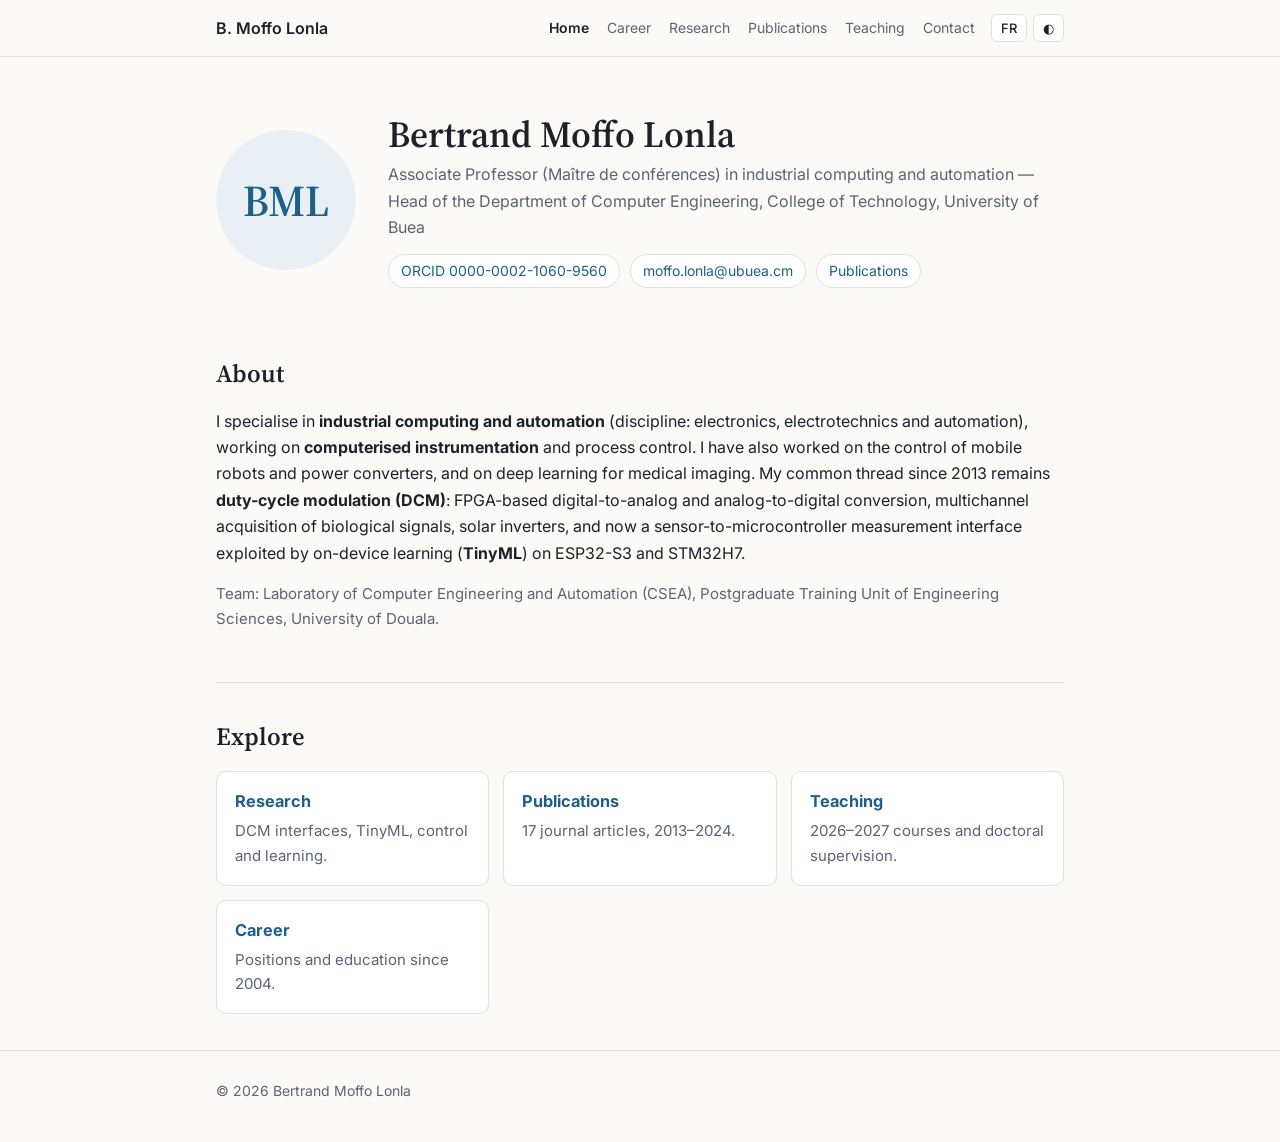
==== index.html @ df26a748 "Add files via upload" ====
<!doctype html>
<html lang="fr">
<head>
<meta charset="utf-8">
<meta name="viewport" content="width=device-width, initial-scale=1">
<title>Bertrand Moffo Lonla</title>
<meta name="description" content="Bertrand Moffo Lonla — maître de conférences en électronique : modulation à rapport cyclique (DCM), instrumentation embarquée, TinyML.">
<link rel="preconnect" href="https://fonts.googleapis.com">
<link rel="preconnect" href="https://fonts.gstatic.com" crossorigin>
<link href="https://fonts.googleapis.com/css2?family=Source+Serif+4:opsz,wght@8..60,400;8..60,600&family=Inter:wght@400;500;600&display=swap" rel="stylesheet">
<link rel="stylesheet" href="style.css">
<script>try{var l=localStorage.getItem('lang');if(l)document.documentElement.lang=l;var t=localStorage.getItem('theme');if(t)document.documentElement.dataset.theme=t;}catch(e){}</script>
</head>
<body>
<header class="top"><div class="wrap">
  <a class="brand" href="index.html">B. Moffo Lonla</a>
  <nav>
    <a href="index.html" aria-current="page"><span data-l="fr">Accueil</span><span data-l="en">Home</span></a>
    <a href="parcours.html"><span data-l="fr">Parcours</span><span data-l="en">Career</span></a>
    <a href="recherche.html"><span data-l="fr">Recherche</span><span data-l="en">Research</span></a>
    <a href="publications.html">Publications</a>
    <a href="enseignement.html"><span data-l="fr">Enseignement</span><span data-l="en">Teaching</span></a>
    <a href="contact.html">Contact</a>
  </nav>
  <div class="toggles">
    <button id="langBtn" aria-label="Changer de langue / Switch language">EN</button>
    <button id="themeBtn" aria-label="Thème clair/sombre">◐</button>
  </div>
</div></header>
<div class="mnav">
    <a href="index.html" aria-current="page"><span data-l="fr">Accueil</span><span data-l="en">Home</span></a>
    <a href="parcours.html"><span data-l="fr">Parcours</span><span data-l="en">Career</span></a>
    <a href="recherche.html"><span data-l="fr">Recherche</span><span data-l="en">Research</span></a>
    <a href="publications.html">Publications</a>
    <a href="enseignement.html"><span data-l="fr">Enseignement</span><span data-l="en">Teaching</span></a>
    <a href="contact.html">Contact</a>
</div>

<main class="wrap">
  <div class="hero">
    <!-- Pour mettre une photo : remplacer « BML » par <img src="photo.jpg" alt="Bertrand Moffo Lonla"> -->
    <div class="avatar">BML</div>
    <div>
      <h1>Bertrand Moffo Lonla</h1>
      <p class="role">
        <span data-l="fr">Maître de conférences en informatique industrielle et automatique — Chef du Département de génie informatique (Computer Engineering), College of Technology, University of Buea</span>
        <span data-l="en">Associate Professor (Maître de conférences) in industrial computing and automation — Head of the Department of Computer Engineering, College of Technology, University of Buea</span>
      </p>
      <div class="links">
        <a href="https://orcid.org/0000-0002-1060-9560">ORCID 0000-0002-1060-9560</a>
        <a href="mailto:moffo.lonla@ubuea.cm">moffo.lonla@ubuea.cm</a>
        <a href="publications.html">Publications</a>
      </div>
    </div>
  </div>

  <section id="apropos">
    <h2><span data-l="fr">À propos</span><span data-l="en">About</span></h2>
    <p data-l="fr">Spécialiste d'<strong>informatique industrielle et d'automatique</strong> (discipline : électronique, électrotechnique et automatique), je travaille sur l'<strong>instrumentation informatisée</strong> et le contrôle des procédés. J'ai aussi travaillé sur la commande de robots mobiles et de convertisseurs, et sur l'apprentissage profond appliqué à l'imagerie médicale. Mon fil conducteur depuis 2013 reste la <strong>modulation à rapport cyclique (DCM / MRC)</strong> : conversion numérique-analogique et analogique-numérique sur FPGA, acquisition multivoie de signaux biologiques, onduleurs solaires, et aujourd'hui interface de mesure entre capteurs et microcontrôleurs exploitée par l'apprentissage embarqué (<strong>TinyML</strong>) sur ESP32-S3 et STM32H7.</p>
    <p data-l="en">I specialise in <strong>industrial computing and automation</strong> (discipline: electronics, electrotechnics and automation), working on <strong>computerised instrumentation</strong> and process control. I have also worked on the control of mobile robots and power converters, and on deep learning for medical imaging. My common thread since 2013 remains <strong>duty-cycle modulation (DCM)</strong>: FPGA-based digital-to-analog and analog-to-digital conversion, multichannel acquisition of biological signals, solar inverters, and now a sensor-to-microcontroller measurement interface exploited by on-device learning (<strong>TinyML</strong>) on ESP32-S3 and STM32H7.</p>
    <p style="color:var(--muted);font-size:15px">
      <span data-l="fr">Équipe : Laboratoire d'Informatique et d'Automatique (CSEA), Unité de formation doctorale en Sciences de l'ingénieur, Université de Douala.</span>
      <span data-l="en">Team: Laboratory of Computer Engineering and Automation (CSEA), Postgraduate Training Unit of Engineering Sciences, University of Douala.</span>
    </p>
  </section>
  <section id="explorer">
    <h2><span data-l="fr">Explorer</span><span data-l="en">Explore</span></h2>
    <div class="grid">
      <a class="card" href="recherche.html">
        <h3><span data-l="fr">Recherche</span><span data-l="en">Research</span></h3>
        <p data-l="fr">Interfaces DCM, TinyML, commande et apprentissage.</p><p data-l="en">DCM interfaces, TinyML, control and learning.</p>
      </a>
      <a class="card" href="publications.html">
        <h3><span data-l="fr">Publications</span><span data-l="en">Publications</span></h3>
        <p data-l="fr">17 articles publiés de 2013 à 2024.</p><p data-l="en">17 journal articles, 2013–2024.</p>
      </a>
      <a class="card" href="enseignement.html">
        <h3><span data-l="fr">Enseignement</span><span data-l="en">Teaching</span></h3>
        <p data-l="fr">Cours 2026–2027 et encadrement doctoral.</p><p data-l="en">2026–2027 courses and doctoral supervision.</p>
      </a>
      <a class="card" href="parcours.html">
        <h3><span data-l="fr">Parcours</span><span data-l="en">Career</span></h3>
        <p data-l="fr">Postes et formation depuis 2004.</p><p data-l="en">Positions and education since 2004.</p>
      </a>
    </div>
  </section>
</main>

<footer><div class="wrap">© 2026 Bertrand Moffo Lonla</div></footer>
<script src="site.js"></script>
</body>
</html>
---- style.css ----
:root{
  --bg:#fbfaf7; --surface:#ffffff; --text:#1d2228; --muted:#5b6470; --line:#e4e1da;
  --accent:#1f5f8b; --accent-soft:#e8f0f6; --tag:#f1eee7;
}
@media (prefers-color-scheme: dark){
  :root:not([data-theme="light"]){
    --bg:#14171b; --surface:#1b1f24; --text:#e6e8eb; --muted:#9aa3ad; --line:#2b3138;
    --accent:#7fb6dc; --accent-soft:#1c2a35; --tag:#23282e;
  }
}
:root[data-theme="dark"]{
  --bg:#14171b; --surface:#1b1f24; --text:#e6e8eb; --muted:#9aa3ad; --line:#2b3138;
  --accent:#7fb6dc; --accent-soft:#1c2a35; --tag:#23282e;
}
*{box-sizing:border-box}
html{scroll-behavior:smooth}
body{margin:0;background:var(--bg);color:var(--text);font:16px/1.65 Inter,system-ui,sans-serif}
a{color:var(--accent);text-decoration:none}
a:hover{text-decoration:underline}
.wrap{max-width:880px;margin:0 auto;padding:0 16px}
header.top{position:sticky;top:0;z-index:10;background:color-mix(in srgb,var(--bg) 92%,transparent);backdrop-filter:blur(6px);border-bottom:1px solid var(--line)}
header.top .wrap{display:flex;align-items:center;gap:16px;height:56px}
.brand{font-weight:600;color:var(--text);white-space:nowrap}
nav{display:flex;gap:18px;margin-left:auto;overflow-x:auto;scrollbar-width:none}
nav a{color:var(--muted);font-size:14px;white-space:nowrap}
.toggles{display:flex;gap:6px}
.toggles button{border:1px solid var(--line);background:var(--surface);color:var(--text);border-radius:6px;font:500 13px Inter,sans-serif;padding:5px 9px;cursor:pointer}
.hero{padding:56px 0 32px;display:grid;grid-template-columns:140px 1fr;gap:32px;align-items:center}
.avatar{width:140px;height:140px;border-radius:50%;background:var(--accent-soft);display:grid;place-items:center;font:600 44px 'Source Serif 4',serif;color:var(--accent);overflow:hidden}
.avatar img{width:100%;height:100%;object-fit:cover}
h1{font:600 2.3rem/1.15 'Source Serif 4',serif;margin:0 0 6px}
.role{color:var(--muted);margin:0 0 14px}
.links{display:flex;flex-wrap:wrap;gap:10px}
.links a{border:1px solid var(--line);background:var(--surface);border-radius:999px;padding:4px 12px;font-size:14px}
section{padding:36px 0;border-top:1px solid var(--line)}
h2{font:600 1.55rem 'Source Serif 4',serif;margin:0 0 18px}
h3{font-size:1.02rem;margin:0 0 4px}
.grid{display:grid;grid-template-columns:repeat(auto-fit,minmax(240px,1fr));gap:14px}
.card{background:var(--surface);border:1px solid var(--line);border-radius:10px;padding:16px 18px}
.card p{margin:0;color:var(--muted);font-size:15px}
.tags{display:flex;flex-wrap:wrap;gap:6px;margin-top:10px}
.tags span{background:var(--tag);border-radius:4px;padding:1px 8px;font-size:12.5px;color:var(--muted)}
ol.pubs{padding-left:0;list-style:none;margin:0;counter-reset:p}
ol.pubs li{padding:12px 0;border-bottom:1px solid var(--line);display:grid;grid-template-columns:56px 1fr;gap:12px}
ol.pubs .yr{font-weight:600;color:var(--accent)}
ol.pubs .ti{font-weight:500}
ol.pubs .au,ol.pubs .ve{color:var(--muted);font-size:14.5px}
table{width:100%;border-collapse:collapse;font-size:15px}
td,th{text-align:left;padding:9px 8px;border-bottom:1px solid var(--line);vertical-align:top}
th{font-size:13px;color:var(--muted);font-weight:500;text-transform:uppercase;letter-spacing:.04em}
.tbl{overflow-x:auto}
footer{padding:28px 0 40px;color:var(--muted);font-size:14px;border-top:1px solid var(--line)}
[data-l="en"]{display:none}
html[lang="en"] [data-l="fr"]{display:none}
html[lang="en"] [data-l="en"]{display:revert}
@media (max-width:640px){
  .hero{grid-template-columns:1fr;text-align:left;padding-top:32px}
  .avatar{width:96px;height:96px;font-size:30px}
  h1{font-size:1.8rem}
  nav{display:none}
  .toggles{margin-left:auto}
  ol.pubs li{grid-template-columns:1fr;gap:2px}
}

nav a[aria-current="page"]{color:var(--text);font-weight:600}
main > section:first-of-type{border-top:0}
h1.ptitle{font:600 2rem/1.2 'Source Serif 4',serif;margin:8px 0 22px}
a.card{display:block;color:inherit;transition:border-color .15s}
a.card:hover{text-decoration:none;border-color:var(--accent)}
a.card h3{color:var(--accent)}
.mnav{display:none}
@media (max-width:640px){
  .mnav{display:flex;gap:8px;overflow-x:auto;padding:10px 16px;border-bottom:1px solid var(--line);scrollbar-width:none}
  .mnav a{flex:none;border:1px solid var(--line);border-radius:999px;padding:3px 11px;font-size:13.5px;color:var(--muted);background:var(--surface)}
  .mnav a[aria-current="page"]{color:var(--accent);border-color:var(--accent)}
}
ul.dl{list-style:none;padding:0;margin:10px 0 0}
ul.dl li{padding:5px 0;border-top:1px solid var(--line);font-size:15px}
ul.dl li:first-child{border-top:0}
ul.dl a::before{content:"PDF";font:600 10.5px Inter,sans-serif;color:var(--muted);background:var(--tag);border-radius:3px;padding:1px 5px;margin-right:8px;vertical-align:1px}
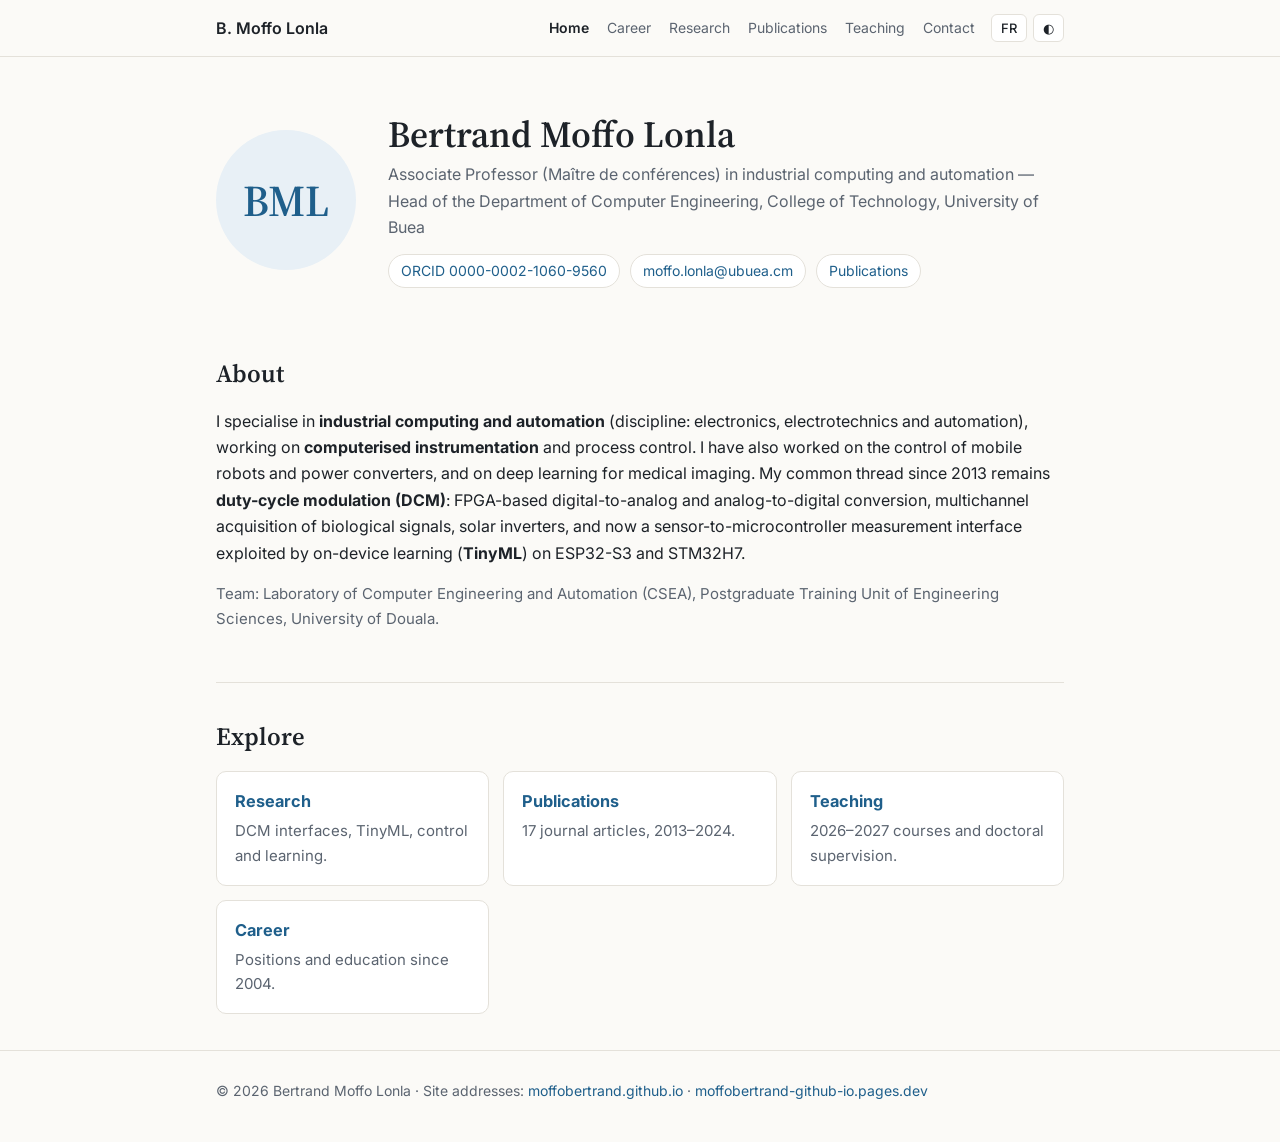
==== commit 7dff7d0c: "Add files via upload" ====
--- a/index.html
+++ b/index.html
@@ -86,7 +86,7 @@
   </section>
 </main>
 
-<footer><div class="wrap">© 2026 Bertrand Moffo Lonla</div></footer>
+<footer><div class="wrap">© 2026 Bertrand Moffo Lonla · <span data-l="fr">Adresses du site :</span><span data-l="en">Site addresses:</span> <a href="https://moffobertrand.github.io/">moffobertrand.github.io</a> · <a href="https://moffobertrand-github-io.pages.dev/">moffobertrand-github-io.pages.dev</a></div></footer>
 <script src="site.js"></script>
 </body>
 </html>
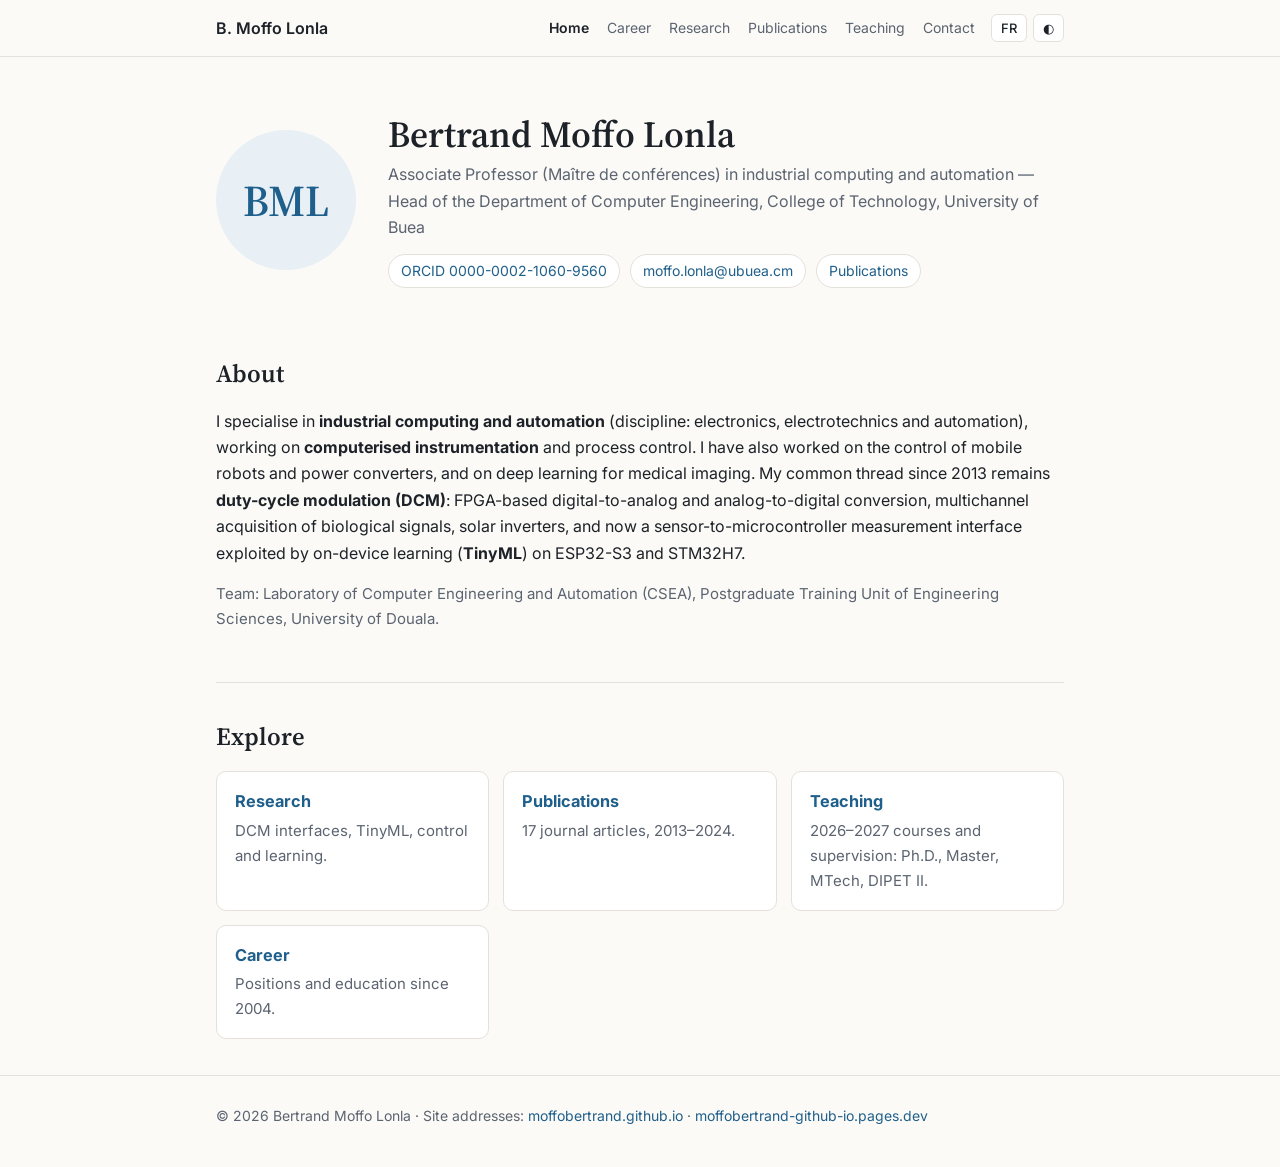
==== commit 24e6f3f8: "Add files via upload" ====
--- a/index.html
+++ b/index.html
@@ -76,7 +76,7 @@
       </a>
       <a class="card" href="enseignement.html">
         <h3><span data-l="fr">Enseignement</span><span data-l="en">Teaching</span></h3>
-        <p data-l="fr">Cours 2026–2027 et encadrement doctoral.</p><p data-l="en">2026–2027 courses and doctoral supervision.</p>
+        <p data-l="fr">Cours 2026–2027 et encadrement : doctorat, master, MTech, DIPET II.</p><p data-l="en">2026–2027 courses and supervision: Ph.D., Master, MTech, DIPET II.</p>
       </a>
       <a class="card" href="parcours.html">
         <h3><span data-l="fr">Parcours</span><span data-l="en">Career</span></h3>
--- a/style.css
+++ b/style.css
@@ -78,3 +78,12 @@
 ul.dl li{padding:5px 0;border-top:1px solid var(--line);font-size:15px}
 ul.dl li:first-child{border-top:0}
 ul.dl a::before{content:"PDF";font:600 10.5px Inter,sans-serif;color:var(--muted);background:var(--tag);border-radius:3px;padding:1px 5px;margin-right:8px;vertical-align:1px}
+h3.sub{font-size:1rem;margin:26px 0 4px;color:var(--muted);font-weight:600}
+.stats{display:grid;grid-template-columns:repeat(4,1fr);gap:10px;margin-bottom:6px}
+@media (max-width:820px){.stats{grid-template-columns:repeat(2,1fr)}}
+.stats div{background:var(--surface);border:1px solid var(--line);border-radius:10px;padding:12px 14px;font-size:14px;color:var(--muted)}
+.stats b{display:block;font:600 1.7rem 'Source Serif 4',serif;color:var(--accent)}
+details.more{background:var(--surface);border:1px solid var(--line);border-radius:10px;padding:12px 16px;margin-top:8px}
+details.more summary{cursor:pointer;color:var(--accent);font-weight:500}
+ul.topics{margin:10px 0 0;padding-left:20px;font-size:15px}
+ul.topics li{padding:3px 0}
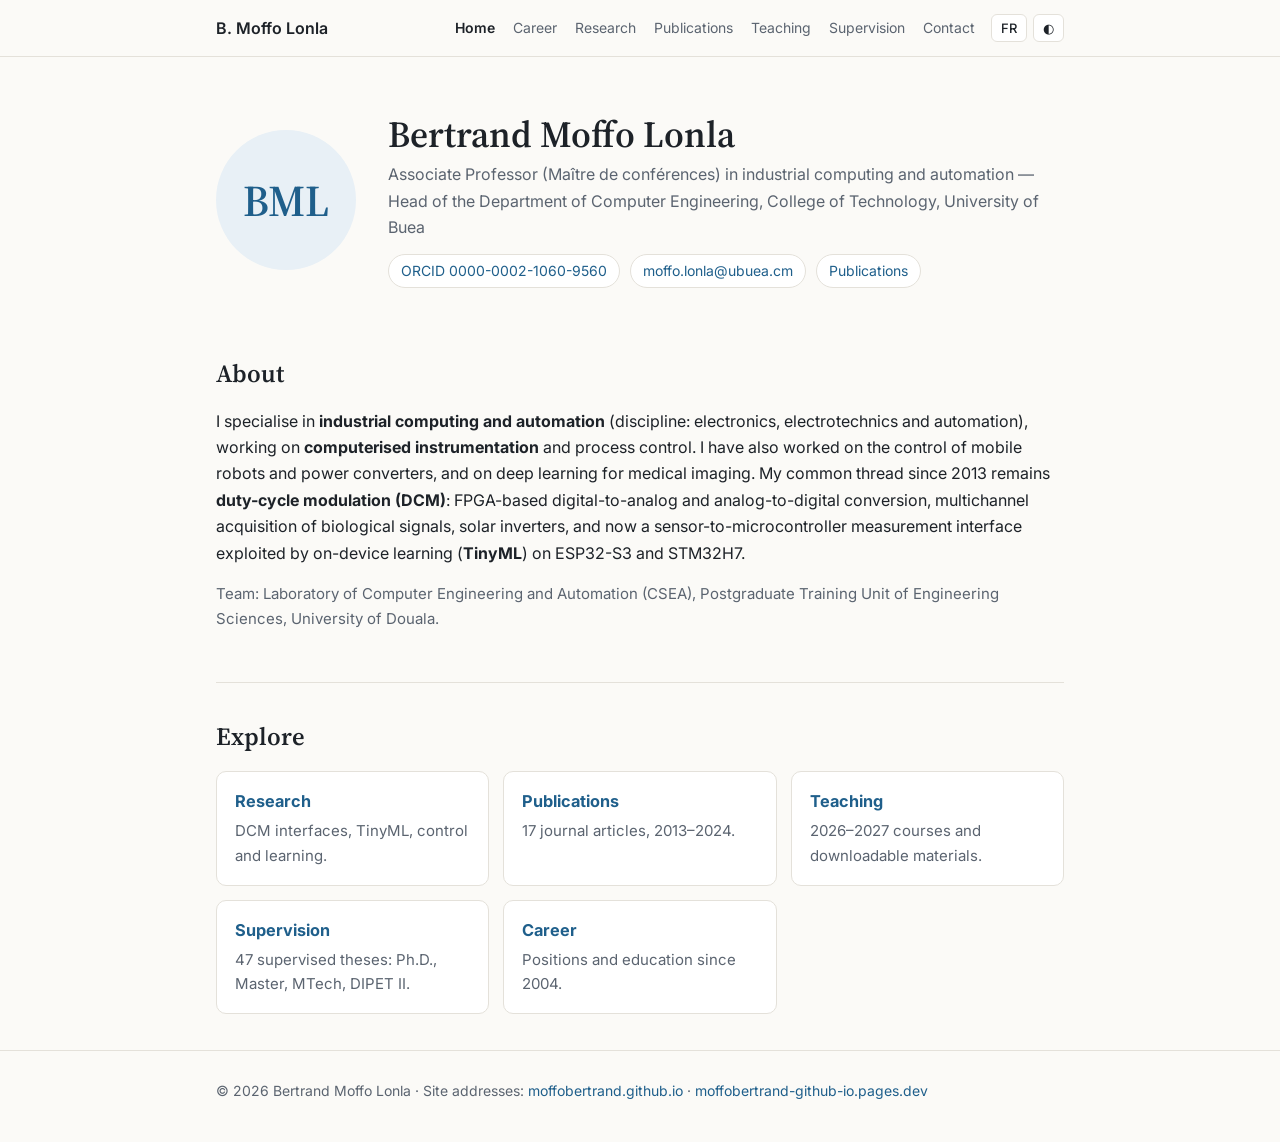
==== commit dfb506b7: "Add files via upload" ====
--- a/index.html
+++ b/index.html
@@ -8,7 +8,7 @@
 <link rel="preconnect" href="https://fonts.googleapis.com">
 <link rel="preconnect" href="https://fonts.gstatic.com" crossorigin>
 <link href="https://fonts.googleapis.com/css2?family=Source+Serif+4:opsz,wght@8..60,400;8..60,600&family=Inter:wght@400;500;600&display=swap" rel="stylesheet">
-<link rel="stylesheet" href="style.css">
+<link rel="stylesheet" href="style.css?v=6">
 <script>try{var l=localStorage.getItem('lang');if(l)document.documentElement.lang=l;var t=localStorage.getItem('theme');if(t)document.documentElement.dataset.theme=t;}catch(e){}</script>
 </head>
 <body>
@@ -20,6 +20,7 @@
     <a href="recherche.html"><span data-l="fr">Recherche</span><span data-l="en">Research</span></a>
     <a href="publications.html">Publications</a>
     <a href="enseignement.html"><span data-l="fr">Enseignement</span><span data-l="en">Teaching</span></a>
+    <a href="encadrement.html"><span data-l="fr">Encadrement</span><span data-l="en">Supervision</span></a>
     <a href="contact.html">Contact</a>
   </nav>
   <div class="toggles">
@@ -33,6 +34,7 @@
     <a href="recherche.html"><span data-l="fr">Recherche</span><span data-l="en">Research</span></a>
     <a href="publications.html">Publications</a>
     <a href="enseignement.html"><span data-l="fr">Enseignement</span><span data-l="en">Teaching</span></a>
+    <a href="encadrement.html"><span data-l="fr">Encadrement</span><span data-l="en">Supervision</span></a>
     <a href="contact.html">Contact</a>
 </div>
 
@@ -76,7 +78,11 @@
       </a>
       <a class="card" href="enseignement.html">
         <h3><span data-l="fr">Enseignement</span><span data-l="en">Teaching</span></h3>
-        <p data-l="fr">Cours 2026–2027 et encadrement : doctorat, master, MTech, DIPET II.</p><p data-l="en">2026–2027 courses and supervision: Ph.D., Master, MTech, DIPET II.</p>
+        <p data-l="fr">Cours 2026–2027 et supports à télécharger.</p><p data-l="en">2026–2027 courses and downloadable materials.</p>
+      </a>
+      <a class="card" href="encadrement.html">
+        <h3><span data-l="fr">Encadrement</span><span data-l="en">Supervision</span></h3>
+        <p data-l="fr">47 travaux encadrés : doctorat, Master 2, MTech, DIPET II.</p><p data-l="en">47 supervised theses: Ph.D., Master, MTech, DIPET II.</p>
       </a>
       <a class="card" href="parcours.html">
         <h3><span data-l="fr">Parcours</span><span data-l="en">Career</span></h3>
--- a/style.css
+++ b/style.css
@@ -87,3 +87,43 @@
 details.more summary{cursor:pointer;color:var(--accent);font-weight:500}
 ul.topics{margin:10px 0 0;padding-left:20px;font-size:15px}
 ul.topics li{padding:3px 0}
+/* --- Supervision page --- */
+p.lead{font-size:1.05rem;margin:-6px 0 18px}
+p.muted,.h-sub{color:var(--muted)}
+.h-sub{font:400 .95rem Inter,sans-serif;margin-left:6px}
+#encadrement h2{margin-top:34px}
+.meta{display:flex;flex-wrap:wrap;align-items:center;gap:8px;margin-bottom:6px}
+.inst{font-size:13px;color:var(--muted)}
+.badge{font-size:12px;font-weight:600;border-radius:999px;padding:2px 10px;background:var(--accent-soft);color:var(--accent)}
+.b-mt{background:var(--tag);color:var(--muted)}
+.b-phd{background:var(--accent);color:var(--bg)}
+.card.feature{border-left:4px solid var(--accent);padding:18px 20px}
+.card.feature h3{font:600 1.2rem/1.35 'Source Serif 4',serif;margin:2px 0 6px}
+.card.feature p{color:var(--text);margin:2px 0}
+.card.feature p.note{color:var(--muted);font-size:14.5px;margin-top:6px}
+.chips{display:flex;flex-wrap:wrap;align-items:center;gap:6px;margin:4px 0 18px}
+.chips-label{font-size:13px;color:var(--muted);margin-right:4px}
+.chip{border:1px solid var(--line);background:var(--surface);color:var(--text);border-radius:999px;padding:4px 11px;font:500 13px Inter,sans-serif;cursor:pointer}
+.chip .n{color:var(--muted);font-weight:400;margin-left:2px}
+.chip[aria-pressed="true"]{background:var(--accent);border-color:var(--accent);color:var(--bg)}
+.chip[aria-pressed="true"] .n{color:inherit;opacity:.8}
+.timeline{border-left:2px solid var(--line);margin-left:8px}
+.tl-year{position:relative;padding:0 0 10px 26px}
+.tl-year::before{content:"";position:absolute;left:-7px;top:6px;width:12px;height:12px;border-radius:50%;background:var(--bg);border:2px solid var(--accent)}
+.yr-label{font:600 1.15rem 'Source Serif 4',serif;color:var(--accent);margin-bottom:6px}
+ol.entries{list-style:none;margin:0;padding:0;display:grid;gap:10px}
+.entry{background:var(--surface);border:1px solid var(--line);border-radius:10px;padding:12px 16px}
+.entry .ti{font-weight:500;line-height:1.45}
+.entry .who{color:var(--muted);font-size:14.5px;margin-top:3px}
+.entry .tags{margin-top:8px}
+.tags .tag{font-size:12px}
+.dgrid{display:grid;grid-template-columns:1fr 1fr;gap:14px;align-items:start}
+.dcol{display:grid;gap:14px}
+.dcard h3{display:flex;justify-content:space-between;align-items:baseline;gap:8px}
+.dcard h3 .n{font:600 1.3rem 'Source Serif 4',serif;color:var(--accent)}
+.dcard ul.topics{font-size:14.5px;color:var(--muted)}
+.dcard ul.topics em{font-style:normal;color:var(--accent)}
+@media (max-width:700px){.dgrid{grid-template-columns:1fr}.tl-year{padding-left:18px}}
+.dcard ul.topics li{padding:5px 0}
+.dcard .dt{display:block;color:var(--text)}
+.dcard .dm{display:block;font-size:13px;color:var(--muted)}
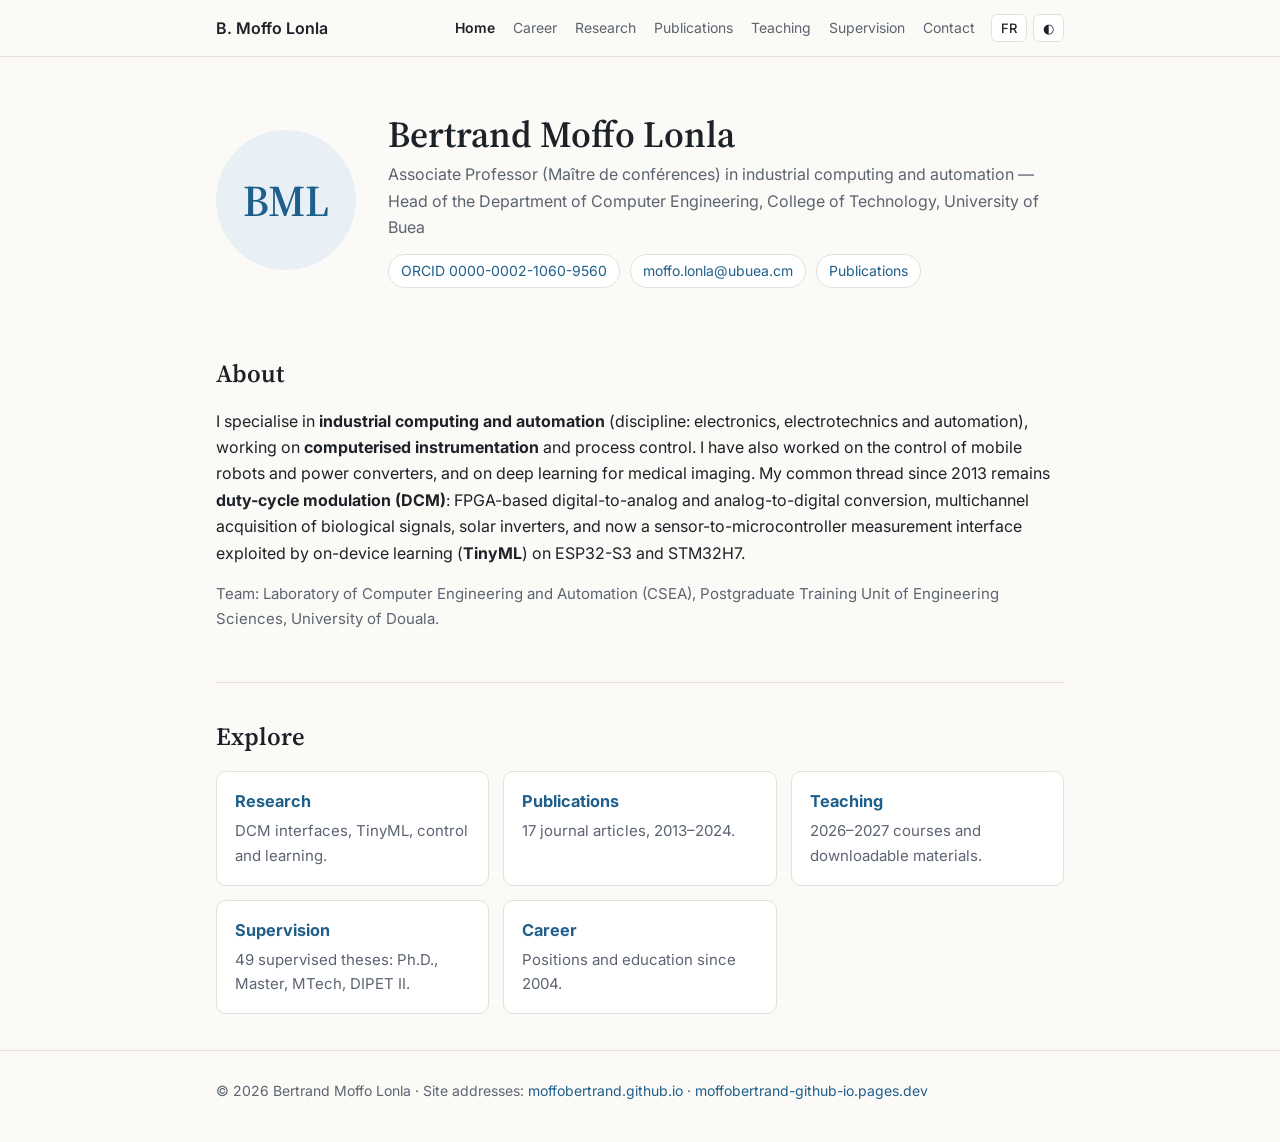
==== commit abbd1b1c: "Add files via upload" ====
--- a/index.html
+++ b/index.html
@@ -8,7 +8,7 @@
 <link rel="preconnect" href="https://fonts.googleapis.com">
 <link rel="preconnect" href="https://fonts.gstatic.com" crossorigin>
 <link href="https://fonts.googleapis.com/css2?family=Source+Serif+4:opsz,wght@8..60,400;8..60,600&family=Inter:wght@400;500;600&display=swap" rel="stylesheet">
-<link rel="stylesheet" href="style.css?v=6">
+<link rel="stylesheet" href="style.css?v=7">
 <script>try{var l=localStorage.getItem('lang');if(l)document.documentElement.lang=l;var t=localStorage.getItem('theme');if(t)document.documentElement.dataset.theme=t;}catch(e){}</script>
 </head>
 <body>
@@ -82,7 +82,7 @@
       </a>
       <a class="card" href="encadrement.html">
         <h3><span data-l="fr">Encadrement</span><span data-l="en">Supervision</span></h3>
-        <p data-l="fr">47 travaux encadrés : doctorat, Master 2, MTech, DIPET II.</p><p data-l="en">47 supervised theses: Ph.D., Master, MTech, DIPET II.</p>
+        <p data-l="fr">49 travaux encadrés : doctorat, Master 2, MTech, DIPET II.</p><p data-l="en">49 supervised theses: Ph.D., Master, MTech, DIPET II.</p>
       </a>
       <a class="card" href="parcours.html">
         <h3><span data-l="fr">Parcours</span><span data-l="en">Career</span></h3>
--- a/style.css
+++ b/style.css
@@ -127,3 +127,6 @@
 .dcard ul.topics li{padding:5px 0}
 .dcard .dt{display:block;color:var(--text)}
 .dcard .dm{display:block;font-size:13px;color:var(--muted)}
+.phd{display:grid;gap:12px}
+.card.feature.done{border-left-color:var(--muted)}
+.card.feature.done .b-phd{background:var(--tag);color:var(--text)}
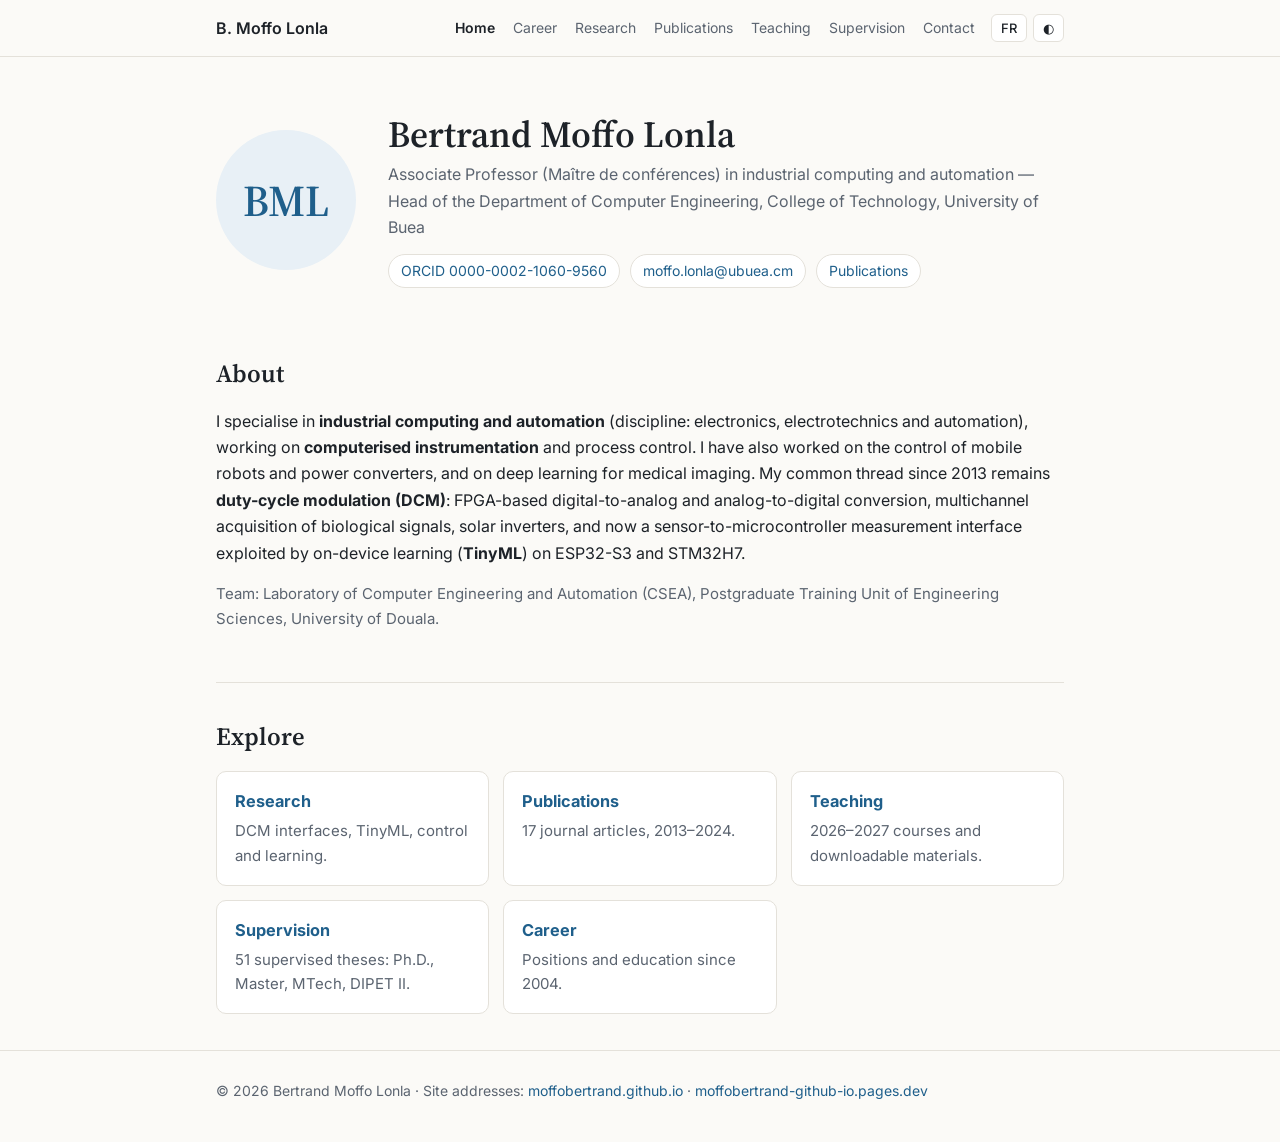
==== commit ab93212c: "Add files via upload" ====
--- a/index.html
+++ b/index.html
@@ -82,7 +82,7 @@
       </a>
       <a class="card" href="encadrement.html">
         <h3><span data-l="fr">Encadrement</span><span data-l="en">Supervision</span></h3>
-        <p data-l="fr">49 travaux encadrés : doctorat, Master 2, MTech, DIPET II.</p><p data-l="en">49 supervised theses: Ph.D., Master, MTech, DIPET II.</p>
+        <p data-l="fr">51 travaux encadrés : doctorat, Master 2, MTech, DIPET II.</p><p data-l="en">51 supervised theses: Ph.D., Master, MTech, DIPET II.</p>
       </a>
       <a class="card" href="parcours.html">
         <h3><span data-l="fr">Parcours</span><span data-l="en">Career</span></h3>
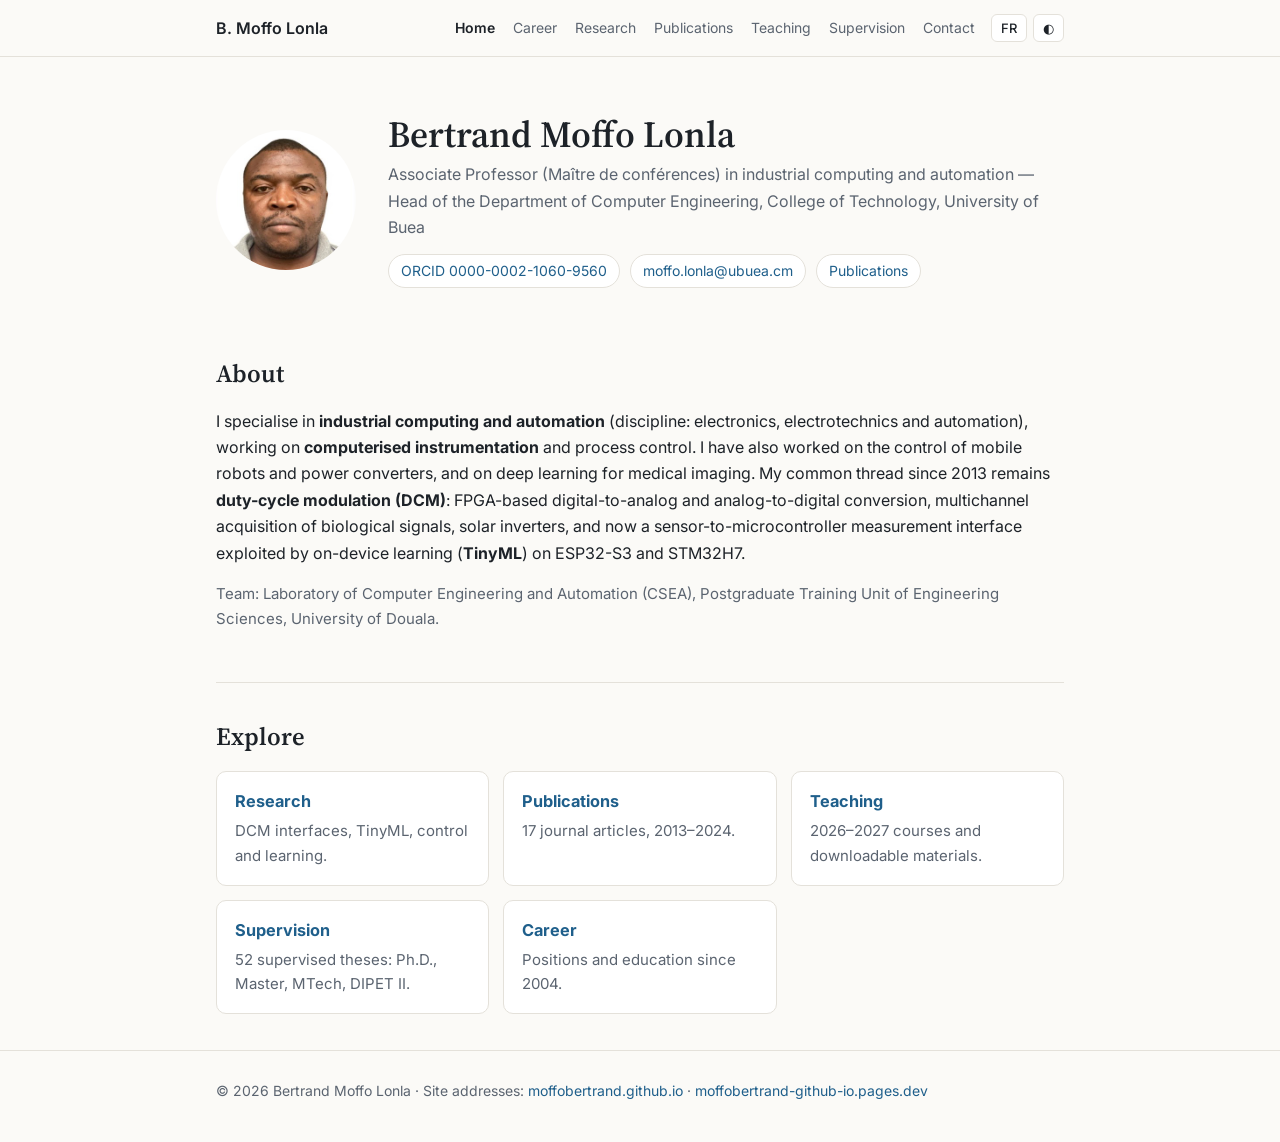
==== commit 3cb81dd8: "Add files via upload" ====
--- a/index.html
+++ b/index.html
@@ -41,7 +41,7 @@
 <main class="wrap">
   <div class="hero">
     <!-- Pour mettre une photo : remplacer « BML » par <img src="photo.jpg" alt="Bertrand Moffo Lonla"> -->
-    <div class="avatar">BML</div>
+    <div class="avatar"><img src="photo.jpg" alt="Bertrand Moffo Lonla" width="140" height="140"></div>
     <div>
       <h1>Bertrand Moffo Lonla</h1>
       <p class="role">
@@ -82,7 +82,7 @@
       </a>
       <a class="card" href="encadrement.html">
         <h3><span data-l="fr">Encadrement</span><span data-l="en">Supervision</span></h3>
-        <p data-l="fr">51 travaux encadrés : doctorat, Master 2, MTech, DIPET II.</p><p data-l="en">51 supervised theses: Ph.D., Master, MTech, DIPET II.</p>
+        <p data-l="fr">52 travaux encadrés : doctorat, Master 2, MTech, DIPET II.</p><p data-l="en">52 supervised theses: Ph.D., Master, MTech, DIPET II.</p>
       </a>
       <a class="card" href="parcours.html">
         <h3><span data-l="fr">Parcours</span><span data-l="en">Career</span></h3>
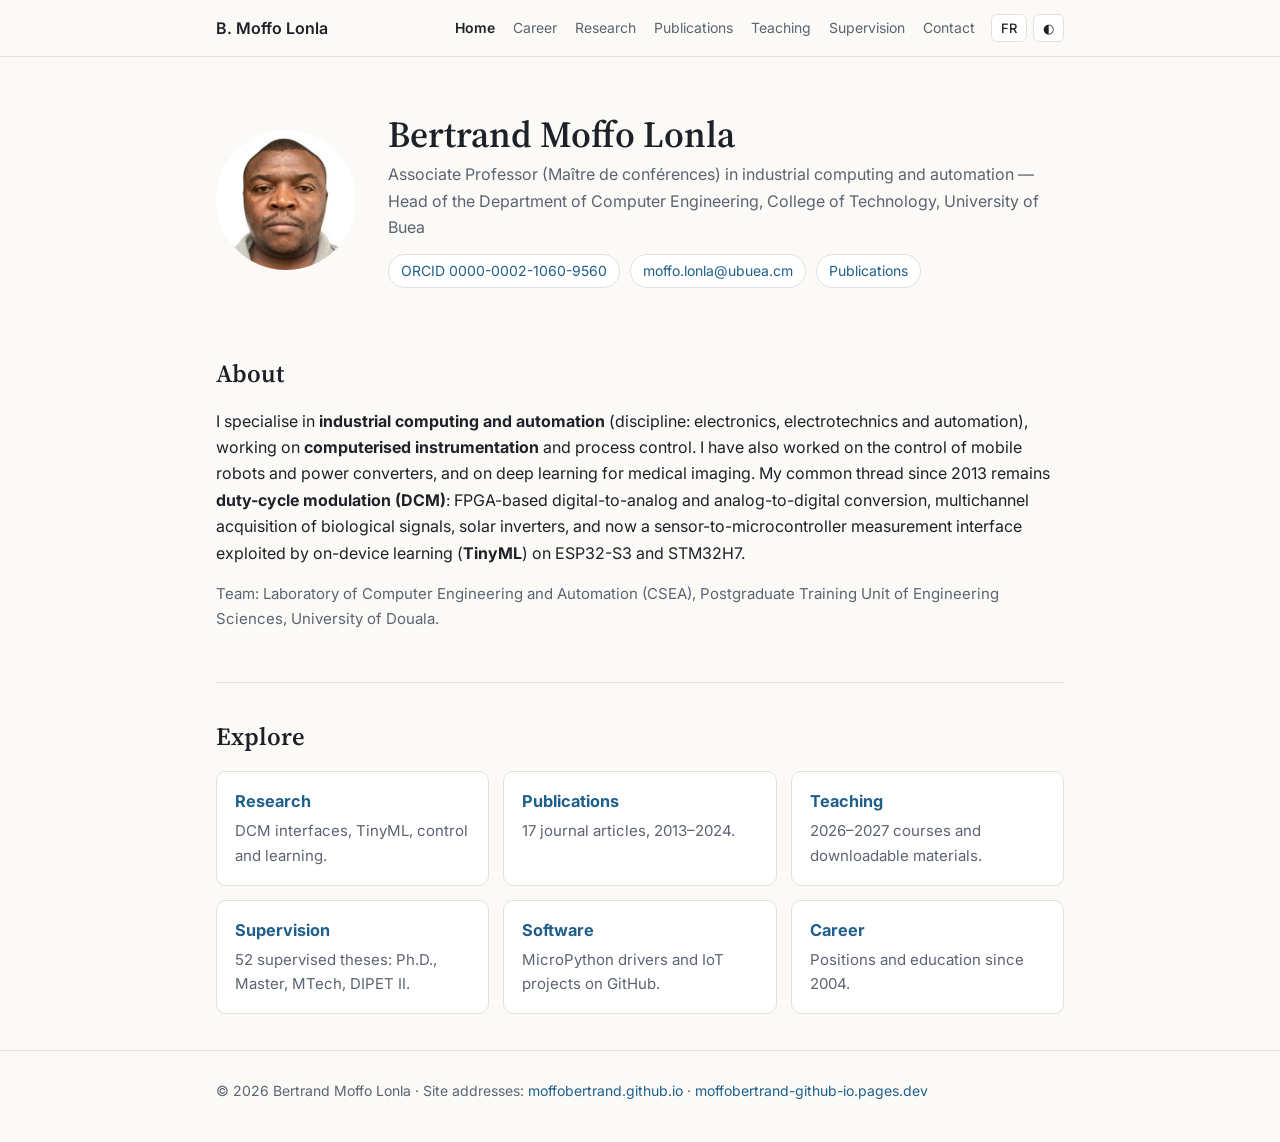
==== commit 34e33157: "Add files via upload" ====
--- a/index.html
+++ b/index.html
@@ -8,7 +8,7 @@
 <link rel="preconnect" href="https://fonts.googleapis.com">
 <link rel="preconnect" href="https://fonts.gstatic.com" crossorigin>
 <link href="https://fonts.googleapis.com/css2?family=Source+Serif+4:opsz,wght@8..60,400;8..60,600&family=Inter:wght@400;500;600&display=swap" rel="stylesheet">
-<link rel="stylesheet" href="style.css?v=7">
+<link rel="stylesheet" href="style.css?v=8">
 <script>try{var l=localStorage.getItem('lang');if(l)document.documentElement.lang=l;var t=localStorage.getItem('theme');if(t)document.documentElement.dataset.theme=t;}catch(e){}</script>
 </head>
 <body>
@@ -84,6 +84,10 @@
         <h3><span data-l="fr">Encadrement</span><span data-l="en">Supervision</span></h3>
         <p data-l="fr">52 travaux encadrés : doctorat, Master 2, MTech, DIPET II.</p><p data-l="en">52 supervised theses: Ph.D., Master, MTech, DIPET II.</p>
       </a>
+      <a class="card" href="recherche.html#logiciels">
+        <h3><span data-l="fr">Logiciels</span><span data-l="en">Software</span></h3>
+        <p data-l="fr">Pilotes MicroPython et projets IoT sur GitHub.</p><p data-l="en">MicroPython drivers and IoT projects on GitHub.</p>
+      </a>
       <a class="card" href="parcours.html">
         <h3><span data-l="fr">Parcours</span><span data-l="en">Career</span></h3>
         <p data-l="fr">Postes et formation depuis 2004.</p><p data-l="en">Positions and education since 2004.</p>
--- a/style.css
+++ b/style.css
@@ -130,3 +130,4 @@
 .phd{display:grid;gap:12px}
 .card.feature.done{border-left-color:var(--muted)}
 .card.feature.done .b-phd{background:var(--tag);color:var(--text)}
+p.jump{margin:-10px 0 18px;font-size:15px}
